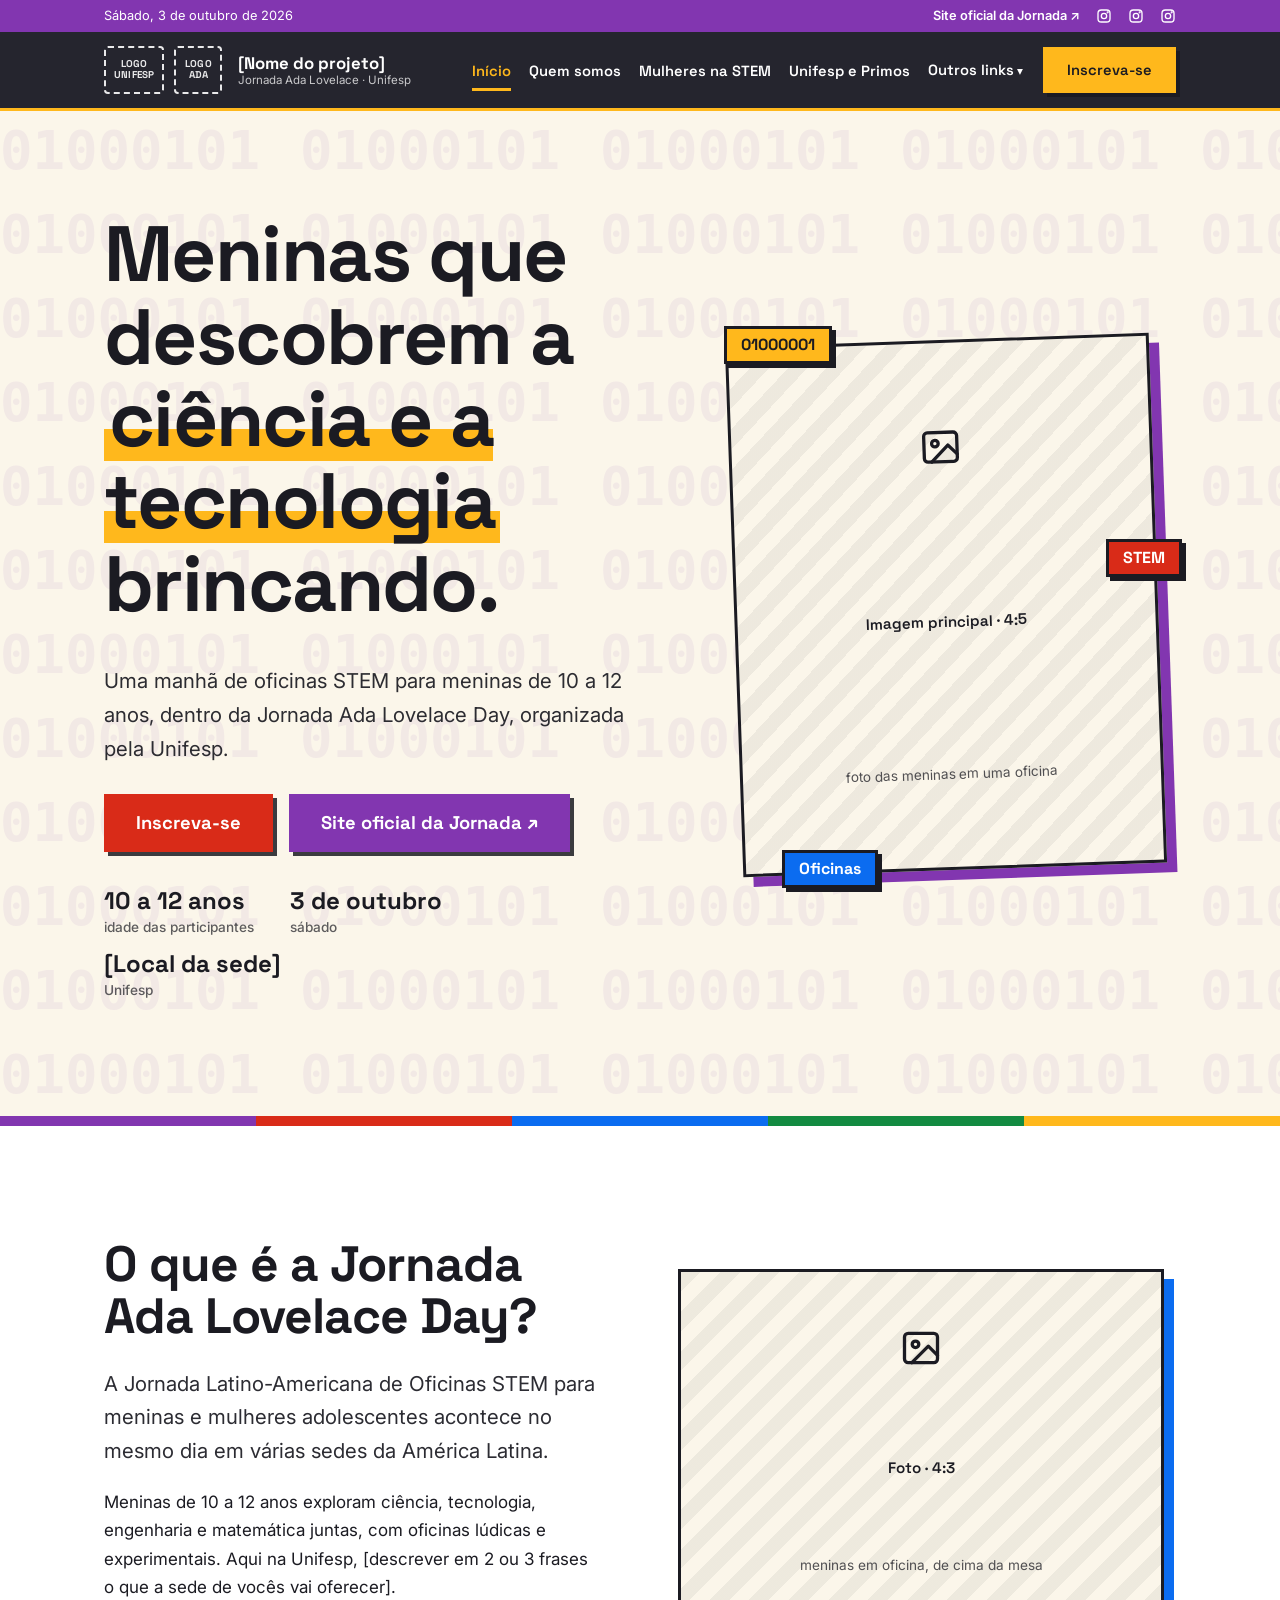
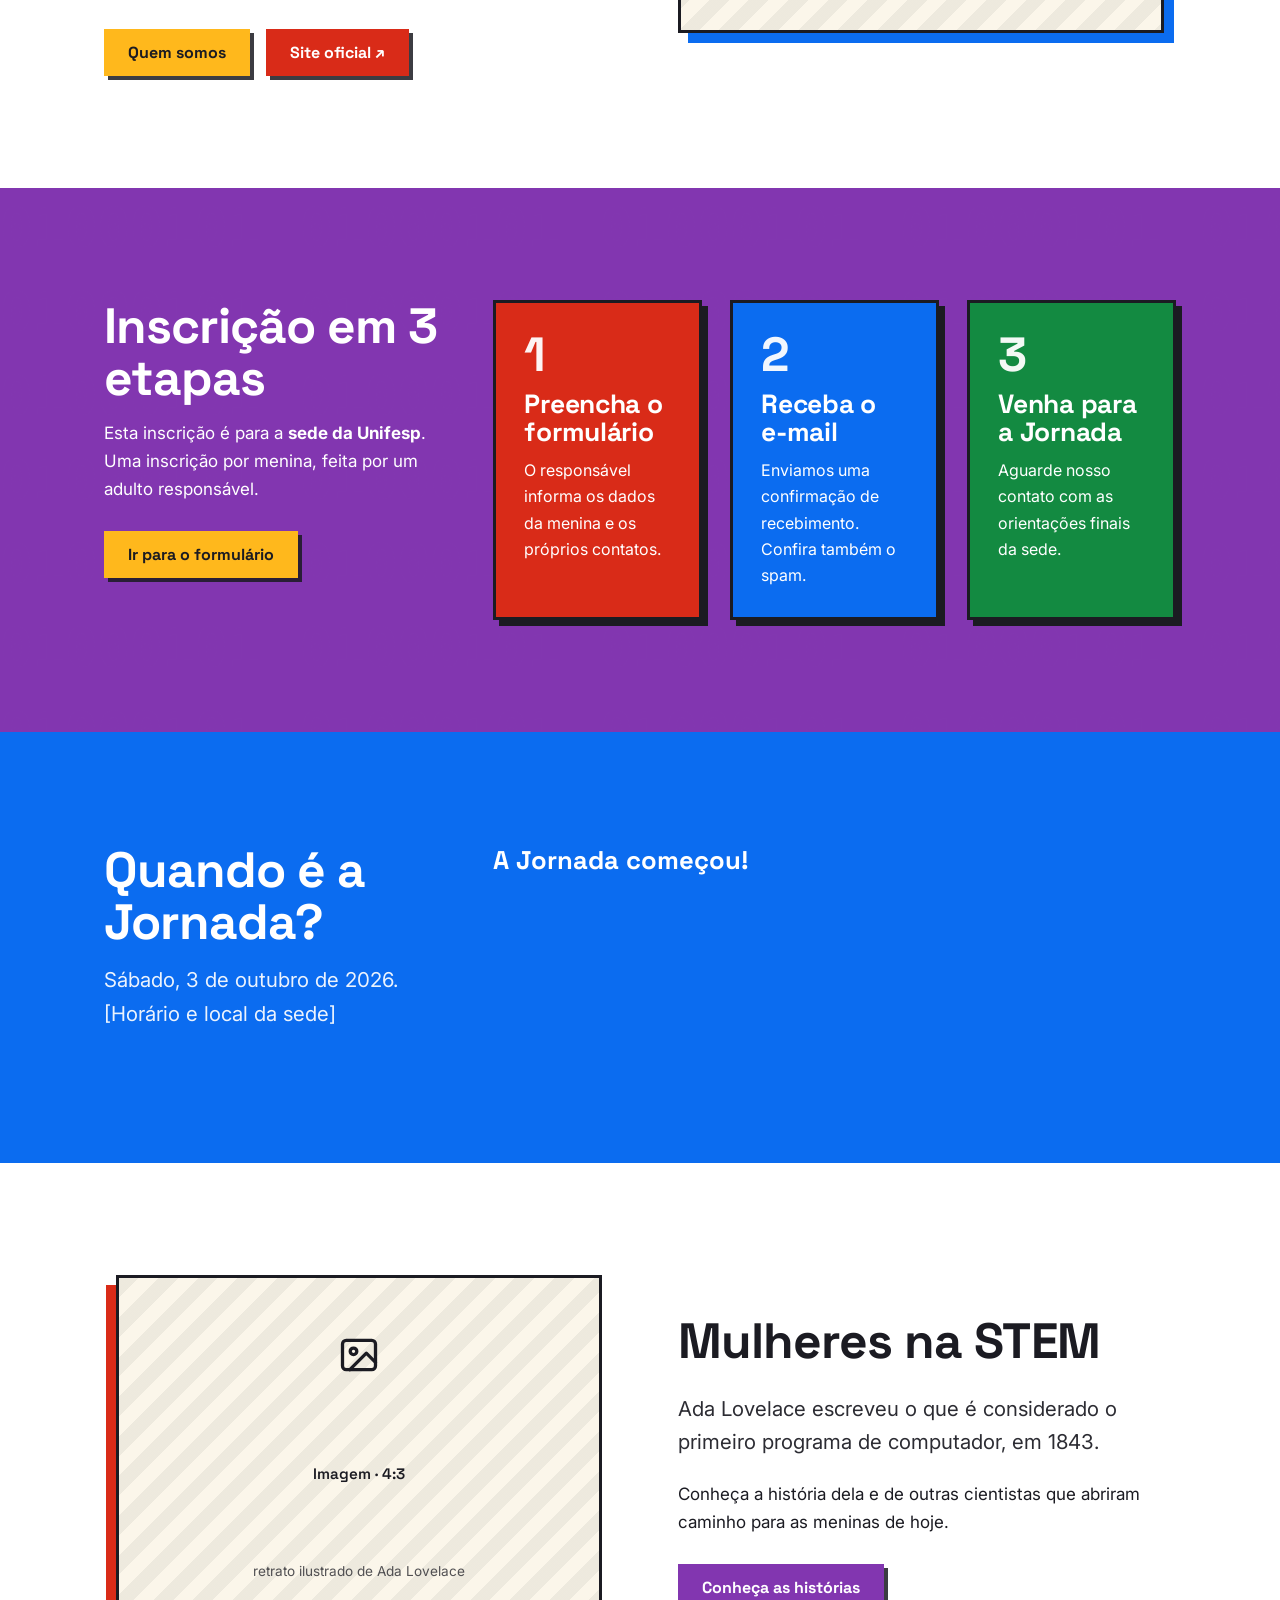
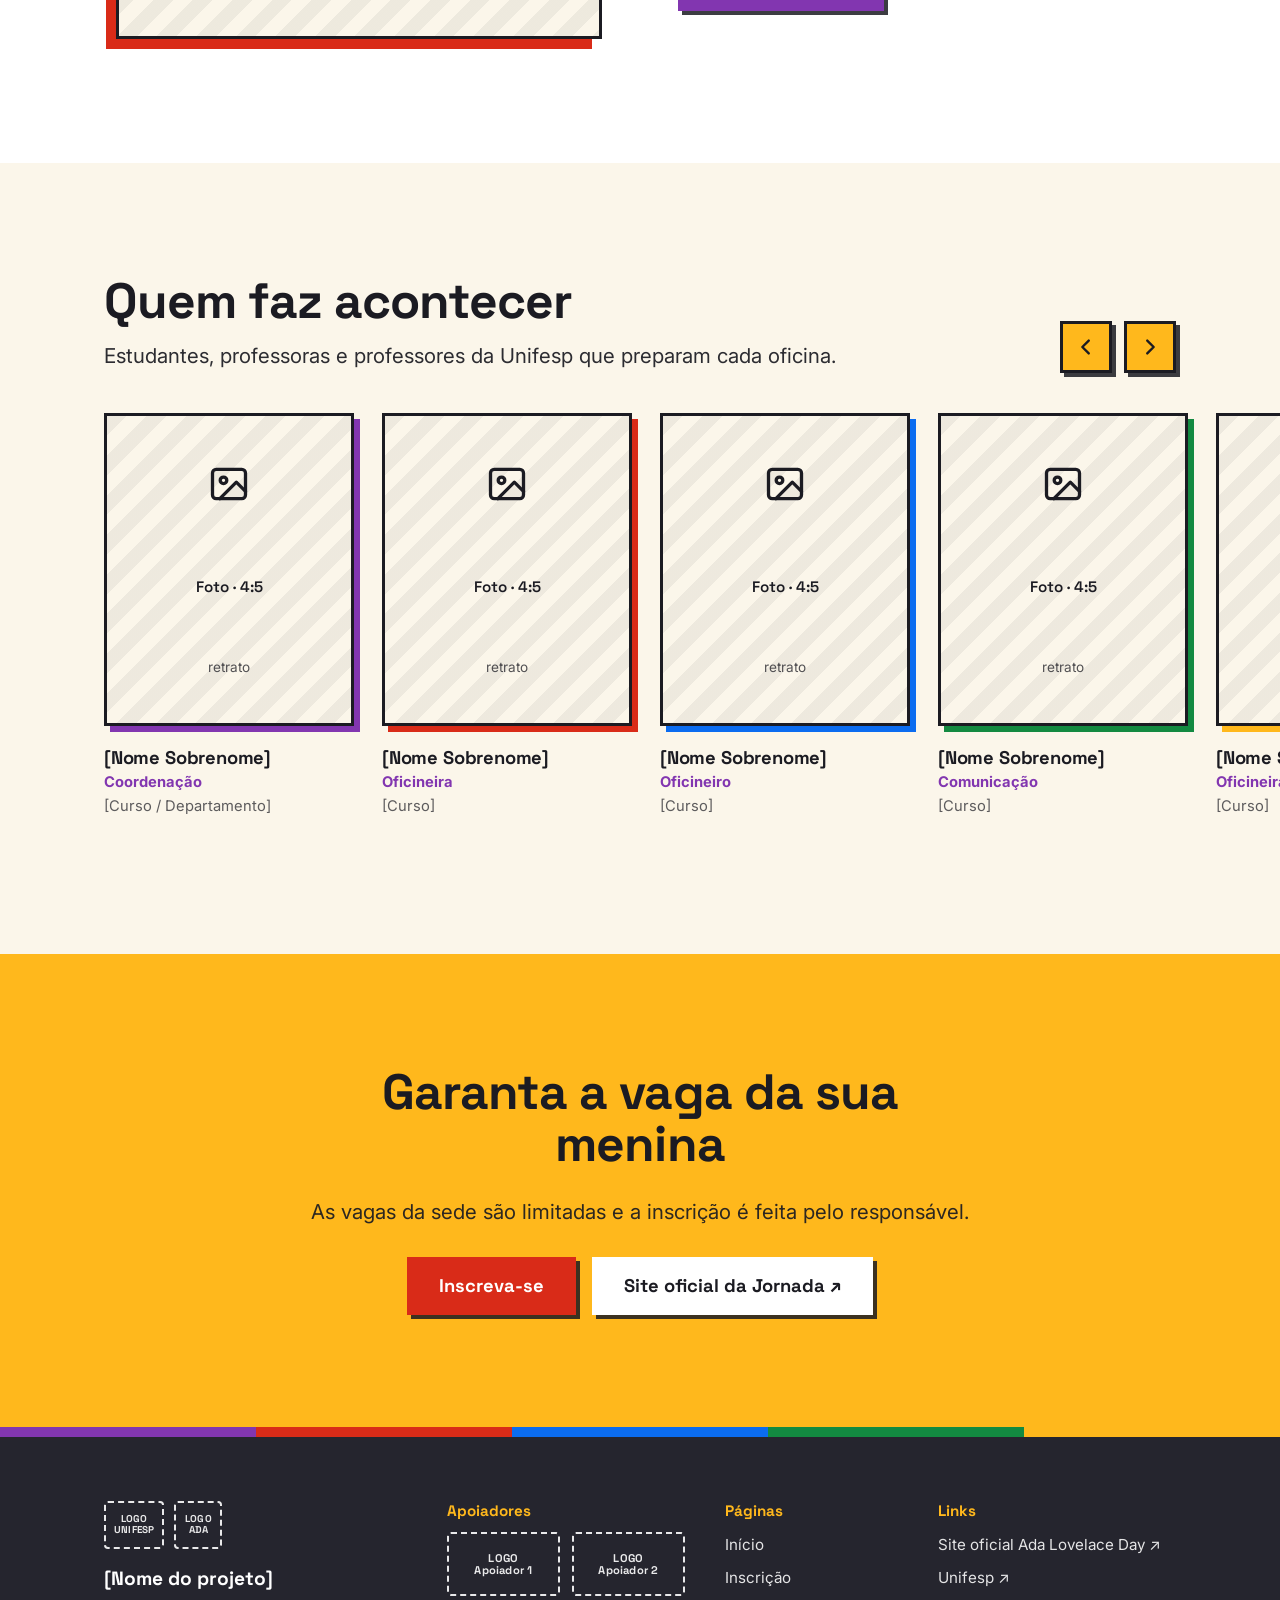
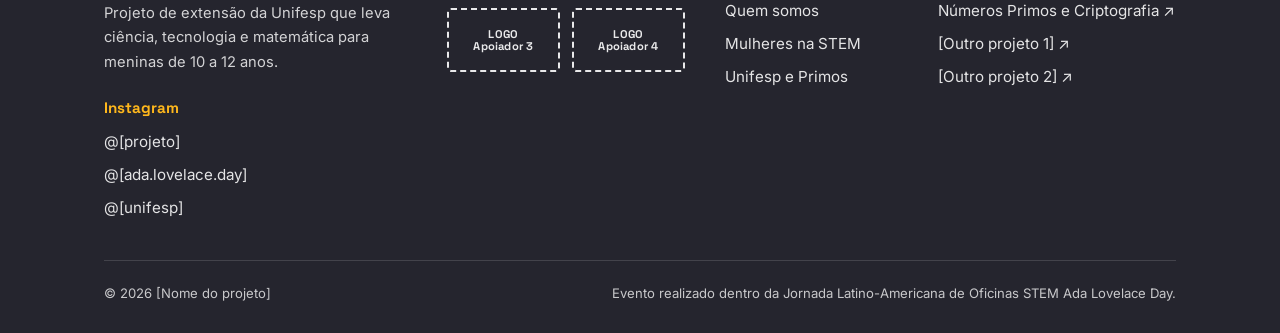
==== site-ada/index.html @ b44f7bb0 "esqueleto" ====
<!DOCTYPE html>
<html lang="pt-BR">
<head>
  <meta charset="utf-8">
  <meta name="viewport" content="width=device-width, initial-scale=1">
  <title>Início | Jornada Ada Lovelace · Unifesp</title>
  <link rel="stylesheet" href="padrao.css">
  <link rel="stylesheet" href="components/componentes.css">
</head>
<body>
  <a class="pular" href="#conteudo">Ir para o conteúdo</a>
  <site-header></site-header>

  <main id="conteudo">
    <!-- HERO -->
    <section class="hero">
      <div class="container hero__grid">
        <div>
          <h1>Meninas que descobrem a <span class="marca-texto">ciência e a tecnologia</span> brincando.</h1>
          <p class="lead">Uma manhã de oficinas STEM para meninas de 10 a 12 anos, dentro da Jornada Ada Lovelace Day, organizada pela Unifesp.</p>
          <div class="botoes">
            <a class="botao botao--vermelho botao--grande" href="pages/formulario.html">Inscreva-se</a>
            <a class="botao botao--roxo botao--grande" data-link="ada" href="#">Site oficial da Jornada ↗</a>
          </div>
          <ul class="hero__fatos">
            <li>10 a 12 anos<small>idade das participantes</small></li>
            <li>3 de outubro<small>sábado</small></li>
            <li>[Local da sede]<small>Unifesp</small></li>
          </ul>
        </div>
        <div class="hero__midia">
          <span class="selo selo--amarelo" style="top:0;left:-4px">01000001</span>
          <span class="selo selo--vermelho" style="top:38%;right:-6px">STEM</span>
          <span class="selo selo--azul" style="bottom:0;left:12%">Oficinas</span>
          <div class="imagem-ph imagem-ph--roxo imagem-ph--inclinada" style="--ratio:4 / 5" role="img" aria-label="Espaço para imagem: foto das meninas em uma oficina">Imagem principal · 4:5<small>foto das meninas em uma oficina</small></div>
        </div>
      </div>
    </section>
    <div class="faixa-cores" aria-hidden="true"><i></i><i></i><i></i><i></i><i></i></div>

    <!-- O QUE É A JORNADA -->
    <section class="secao">
      <div class="container bloco">
        <div class="bloco__texto">
          <h2>O que é a Jornada Ada Lovelace Day?</h2>
          <p class="lead">A Jornada Latino-Americana de Oficinas STEM para meninas e mulheres adolescentes acontece no mesmo dia em várias sedes da América Latina.</p>
          <p>Meninas de 10 a 12 anos exploram ciência, tecnologia, engenharia e matemática juntas, com oficinas lúdicas e experimentais. Aqui na Unifesp, [descrever em 2 ou 3 frases o que a sede de vocês vai oferecer].</p>
          <div class="botoes">
            <a class="botao botao--amarelo" href="pages/quem-somos.html">Quem somos</a>
            <a class="botao botao--vermelho" data-link="ada" href="#">Site oficial ↗</a>
          </div>
        </div>
        <div class="bloco__midia"><div class="imagem-ph imagem-ph--azul " style="--ratio:4 / 3" role="img" aria-label="Espaço para imagem: meninas em oficina, de cima da mesa">Foto · 4:3<small>meninas em oficina, de cima da mesa</small></div></div>
      </div>
    </section>

    <!-- INSCRIÇÃO EM 3 ETAPAS -->
    <section class="secao secao--roxo secao--binario">
      <div class="container">
        <div class="cabecalho-secao">
          <div>
            <h2>Inscrição em 3 etapas</h2>
            <p>Esta inscrição é para a <strong>sede da Unifesp</strong>. Uma inscrição por menina, feita por um adulto responsável.</p>
            <div class="botoes"><a class="botao botao--amarelo" href="pages/formulario.html">Ir para o formulário</a></div>
          </div>
          <div class="grade grade--3">
            <article class="cartao cartao--vermelho"><div class="cartao__num">1</div><h3>Preencha o formulário</h3><p>O responsável informa os dados da menina e os próprios contatos.</p></article>
            <article class="cartao cartao--azul"><div class="cartao__num">2</div><h3>Receba o e-mail</h3><p>Enviamos uma confirmação de recebimento. Confira também o spam.</p></article>
            <article class="cartao cartao--verde"><div class="cartao__num">3</div><h3>Venha para a Jornada</h3><p>Aguarde nosso contato com as orientações finais da sede.</p></article>
          </div>
        </div>
      </div>
    </section>

    <!-- QUANDO -->
    <section class="secao secao--azul">
      <div class="container cabecalho-secao">
        <div>
          <h2>Quando é a Jornada?</h2>
          <p class="lead">Sábado, 3 de outubro de 2026.<br>[Horário e local da sede]</p>
        </div>
        <div><contador-evento></contador-evento></div>
      </div>
    </section>

    <!-- MULHERES NA STEM -->
    <section class="secao">
      <div class="container bloco bloco--invertido">
        <div class="bloco__texto">
          <h2>Mulheres na STEM</h2>
          <p class="lead">Ada Lovelace escreveu o que é considerado o primeiro programa de computador, em 1843.</p>
          <p>Conheça a história dela e de outras cientistas que abriram caminho para as meninas de hoje.</p>
          <div class="botoes"><a class="botao botao--roxo" href="pages/mulheres-na-stem.html">Conheça as histórias</a></div>
        </div>
        <div class="bloco__midia"><div class="imagem-ph imagem-ph--vermelho " style="--ratio:4 / 3" role="img" aria-label="Espaço para imagem: retrato ilustrado de Ada Lovelace">Imagem · 4:3<small>retrato ilustrado de Ada Lovelace</small></div></div>
      </div>
    </section>

    <!-- MEMBROS -->
    <carrossel-membros titulo="Quem faz acontecer" texto="Estudantes, professoras e professores da Unifesp que preparam cada oficina."></carrossel-membros>

    <section class="secao secao--amarelo">
      <div class="container" style="text-align:center">
        <h2 style="margin-inline:auto;max-width:20ch">Garanta a vaga da sua menina</h2>
        <p class="lead" style="margin-inline:auto">As vagas da sede são limitadas e a inscrição é feita pelo responsável.</p>
        <div class="botoes" style="justify-content:center">
          <a class="botao botao--vermelho botao--grande" href="pages/formulario.html">Inscreva-se</a>
          <a class="botao botao--branco botao--grande" data-link="ada" href="#">Site oficial da Jornada ↗</a>
        </div>
      </div>
    </section>
  </main>

  <site-footer></site-footer>

  <!-- config.js sempre primeiro -->
  <script src="components/config.js"></script>
  <script src="components/header.js"></script>
  <script src="components/footer.js"></script>
  <script src="components/carrossel-membros.js"></script>
  <script src="components/contador.js"></script>
  <script src="components/formulario.js"></script>
</body>
</html>
---- site-ada/padrao.css ----
/* =========================================================
   padrao.css — base visual compartilhada por todas as páginas
   Identidade: Ada Lovelace Day (roxo, vermelho, azul, verde, amarelo)
   Layout: herdado do site de Números Primos e Criptografia
   ========================================================= */
@import url('https://fonts.googleapis.com/css2?family=Inter:wght@400;500;600;700&family=Space+Grotesk:wght@500;700&display=swap');

:root {
  --roxo: #8236B0;
  --roxo-escuro: #5E2185;
  --vermelho: #D92B18;
  --azul: #0B6CF0;
  --verde: #138A41;
  --amarelo: #FFB81C;
  --grafite: #25252E;
  --tinta: #1B1B22;
  --creme: #FBF6EA;
  --branco: #FFFFFF;

  --fonte-titulo: 'Space Grotesk', system-ui, -apple-system, 'Segoe UI', sans-serif;
  --fonte-texto: 'Inter', system-ui, -apple-system, 'Segoe UI', sans-serif;

  --largura: 1120px;
  --gutter: 24px;
  --foco: var(--azul);
  --sombra: 6px 6px 0 var(--tinta);
  --sombra-pequena: 4px 4px 0 rgba(27, 27, 34, .85);

  --binario: url("data:image/svg+xml,%3Csvg xmlns='http://www.w3.org/2000/svg' width='300' height='84'%3E%3Ctext x='0' y='58' font-family='monospace' font-size='54' font-weight='700' fill='%238236B0' fill-opacity='.07'%3E01000101%3C/text%3E%3C/svg%3E");
}

*, *::before, *::after { box-sizing: border-box; }
html { scroll-behavior: smooth; }
body {
  margin: 0;
  font-family: var(--fonte-texto);
  font-size: 1.0625rem;
  line-height: 1.65;
  color: var(--tinta);
  background: var(--branco);
  -webkit-font-smoothing: antialiased;
}
img, svg { max-width: 100%; display: block; }
a { color: inherit; }
:focus-visible { outline: 3px solid var(--foco); outline-offset: 3px; }
site-header, site-footer { display: contents; }

.pular {
  position: absolute; left: 12px; top: -60px; z-index: 100;
  background: var(--amarelo); color: var(--tinta); padding: 10px 16px; font-weight: 700;
}
.pular:focus { top: 12px; }

.container { width: 100%; max-width: var(--largura); margin-inline: auto; padding-inline: var(--gutter); }

/* ---------- Tipografia ---------- */
h1, h2, h3, h4 { font-family: var(--fonte-titulo); line-height: 1.05; letter-spacing: -.02em; margin: 0 0 .5em; }
h1 { font-size: clamp(2.6rem, 6.2vw, 4.9rem); font-weight: 700; }
h2 { font-size: clamp(2rem, 4vw, 3.1rem); font-weight: 700; }
h3 { font-size: clamp(1.3rem, 2.2vw, 1.65rem); font-weight: 700; letter-spacing: -.01em; }
p { margin: 0 0 1em; max-width: 62ch; }
.lead { font-size: clamp(1.1rem, 1.6vw, 1.3rem); color: inherit; opacity: .92; }
.marca-texto {
  background: linear-gradient(transparent 60%, var(--amarelo) 60% 92%, transparent 92%);
  color: inherit; padding: 0 .06em;
}

/* ---------- Seções ---------- */
.secao { padding: clamp(64px, 9vw, 112px) 0; }
.secao--creme { background: var(--creme); }
.secao--roxo { background: var(--roxo); color: var(--branco); --foco: var(--amarelo); }
.secao--azul { background: var(--azul); color: var(--branco); --foco: var(--amarelo); }
.secao--verde { background: var(--verde); color: var(--branco); --foco: var(--amarelo); }
.secao--vermelho { background: var(--vermelho); color: var(--branco); --foco: var(--amarelo); }
.secao--amarelo { background: var(--amarelo); color: var(--tinta); --foco: var(--tinta); }
.secao--grafite { background: var(--grafite); color: var(--branco); --foco: var(--amarelo); }
.secao--binario { position: relative; overflow: hidden; }
.secao--binario::before { content: ""; position: absolute; inset: 0; background-image: var(--binario); pointer-events: none; }
.secao--binario > .container { position: relative; }

.faixa-cores { display: flex; height: 10px; }
.faixa-cores i { flex: 1; }
.faixa-cores i:nth-child(1) { background: var(--roxo); }
.faixa-cores i:nth-child(2) { background: var(--vermelho); }
.faixa-cores i:nth-child(3) { background: var(--azul); }
.faixa-cores i:nth-child(4) { background: var(--verde); }
.faixa-cores i:nth-child(5) { background: var(--amarelo); }

/* ---------- Botões ---------- */
.botoes { display: flex; flex-wrap: wrap; gap: 16px; margin-top: 28px; }
.botao {
  display: inline-flex; align-items: center; gap: 8px;
  padding: 14px 24px; border: 0; cursor: pointer;
  font: 700 1rem/1.2 var(--fonte-titulo); text-decoration: none;
  color: var(--branco); background: var(--tinta);
  box-shadow: var(--sombra-pequena);
  transition: transform .12s, box-shadow .12s;
}
.botao:hover { transform: translate(2px, 2px); box-shadow: 2px 2px 0 rgba(27, 27, 34, .85); }
.botao:active { transform: translate(4px, 4px); box-shadow: 0 0 0 rgba(27, 27, 34, .85); }
.botao--vermelho { background: var(--vermelho); }
.botao--roxo { background: var(--roxo); }
.botao--azul { background: var(--azul); }
.botao--verde { background: var(--verde); }
.botao--amarelo { background: var(--amarelo); color: var(--tinta); }
.botao--branco { background: var(--branco); color: var(--tinta); }
.botao--grande { padding: 18px 32px; font-size: 1.15rem; }

/* ---------- Espaço reservado para imagem (esqueleto) ---------- */
.imagem-ph {
  --ratio: 4 / 3;
  --cor: var(--roxo);
  position: relative; width: 100%; aspect-ratio: var(--ratio);
  display: grid; place-items: center; text-align: center; padding: 16px;
  border: 3px solid var(--tinta);
  box-shadow: 10px 10px 0 var(--cor);
  background:
    repeating-linear-gradient(135deg, rgba(27,27,34,.06) 0 14px, transparent 14px 28px),
    var(--creme);
  color: var(--tinta);
  font: 600 .95rem/1.35 var(--fonte-titulo);
}
.imagem-ph::before {
  content: ""; display: block; width: 44px; height: 44px; margin: 0 auto 10px;
  background: no-repeat center / contain url("data:image/svg+xml,%3Csvg xmlns='http://www.w3.org/2000/svg' viewBox='0 0 24 24' fill='none' stroke='%231B1B22' stroke-width='1.8' stroke-linecap='round' stroke-linejoin='round'%3E%3Crect x='3' y='4' width='18' height='16' rx='2'/%3E%3Ccircle cx='9' cy='10' r='1.8'/%3E%3Cpath d='m21 16-5-5-9 9'/%3E%3C/svg%3E");
}
.imagem-ph small { display: block; font: 400 .85rem/1.4 var(--fonte-texto); opacity: .75; }
.imagem-ph--roxo { --cor: var(--roxo); }
.imagem-ph--vermelho { --cor: var(--vermelho); }
.imagem-ph--azul { --cor: var(--azul); }
.imagem-ph--verde { --cor: var(--verde); }
.imagem-ph--amarelo { --cor: var(--amarelo); }
.imagem-ph--inclinada { transform: rotate(-2deg); }
.imagem-ph--sem-sombra { box-shadow: none; }
.logo-ph {
  display: inline-grid; place-items: center; text-align: center;
  min-width: 48px; height: 48px; padding: 0 8px;
  border: 2px dashed currentColor; border-radius: 4px;
  font: 700 .62rem/1.1 var(--fonte-titulo); letter-spacing: .02em; opacity: .9;
}

/* ---------- Hero ---------- */
.hero {
  position: relative; overflow: hidden; background: var(--creme);
  padding: clamp(56px, 8vw, 112px) 0 clamp(72px, 9vw, 120px);
}
.hero::before { content: ""; position: absolute; inset: 0; background-image: var(--binario); pointer-events: none; }
.hero > .container { position: relative; }
.hero__grid { display: grid; grid-template-columns: 1.1fr .9fr; gap: clamp(32px, 6vw, 80px); align-items: center; }
.hero__midia { position: relative; padding: 14px 18px 18px 6px; }
.hero__fatos { display: flex; flex-wrap: wrap; gap: 14px 36px; margin: 36px 0 0; padding: 0; list-style: none; }
.hero__fatos li { display: flex; flex-direction: column; font-family: var(--fonte-titulo); font-size: 1.5rem; font-weight: 700; line-height: 1.1; }
.hero__fatos small { font: 500 .85rem/1.4 var(--fonte-texto); opacity: .7; margin-top: 4px; }
.selo {
  position: absolute; z-index: 2; padding: 8px 14px;
  font: 700 1rem/1 var(--fonte-titulo); color: var(--tinta); background: var(--branco);
  border: 3px solid var(--tinta); box-shadow: 4px 4px 0 var(--tinta);
}
.selo--amarelo { background: var(--amarelo); }
.selo--vermelho { background: var(--vermelho); color: var(--branco); }
.selo--azul { background: var(--azul); color: var(--branco); }

.hero-pagina { padding: clamp(48px, 7vw, 88px) 0; }
.hero-pagina h1 { font-size: clamp(2.3rem, 5vw, 4rem); max-width: 18ch; }
.hero-pagina .lead { max-width: 58ch; margin: 0; }

/* ---------- Bloco texto + imagem ---------- */
.bloco { display: grid; grid-template-columns: 1fr 1fr; gap: clamp(32px, 6vw, 88px); align-items: center; }
.bloco--invertido .bloco__midia { order: -1; }
.bloco__midia { padding: 0 12px 12px 0; }
.bloco--invertido .bloco__midia { padding: 0 0 12px 12px; }
.bloco--invertido .imagem-ph { box-shadow: -10px 10px 0 var(--cor); }

/* ---------- Cartões coloridos (sombra chapada) ---------- */
.grade { display: grid; gap: 28px; }
.grade--3 { grid-template-columns: repeat(3, 1fr); }
.grade--4 { grid-template-columns: repeat(4, 1fr); }
.cartao {
  --cor: var(--vermelho);
  background: var(--cor); color: var(--branco);
  padding: 28px; border: 3px solid var(--tinta); box-shadow: var(--sombra);
  display: flex; flex-direction: column;
}
.cartao h3 { margin-bottom: .4em; }
.cartao p { margin-bottom: 0; font-size: 1rem; }
.cartao--vermelho { --cor: var(--vermelho); }
.cartao--azul { --cor: var(--azul); }
.cartao--verde { --cor: var(--verde); }
.cartao--roxo { --cor: var(--roxo); }
.cartao--amarelo { --cor: var(--amarelo); color: var(--tinta); }
.cartao--claro { --cor: var(--branco); color: var(--tinta); }
.cartao__num { font: 700 3rem/1 var(--fonte-titulo); margin-bottom: 12px; opacity: .95; }
.cartao a { color: inherit; font-weight: 700; }

.cabecalho-secao { display: grid; grid-template-columns: 1fr 2fr; gap: 48px; align-items: start; }
.cabecalho-secao h2 { margin-bottom: .3em; }

/* ---------- Responsivo ---------- */
@media (max-width: 960px) {
  .hero__grid, .bloco, .cabecalho-secao { grid-template-columns: 1fr; }
  .bloco--invertido .bloco__midia { order: 0; }
  .grade--3 { grid-template-columns: 1fr; }
  .grade--4 { grid-template-columns: repeat(2, 1fr); }
  .hero__midia { max-width: 520px; }
}
@media (max-width: 560px) {
  :root { --gutter: 18px; }
  .grade--4 { grid-template-columns: 1fr; }
  .botao { width: 100%; justify-content: center; }
}
@media (prefers-reduced-motion: reduce) {
  html { scroll-behavior: auto; }
  * { transition: none !important; }
}
---- site-ada/components/componentes.css ----
/* Importa a estilização de todos os componentes (as páginas só linkam este arquivo) */
@import url('header.css');
@import url('footer.css');
@import url('carrossel-membros.css');
@import url('contador.css');
@import url('formulario.css');
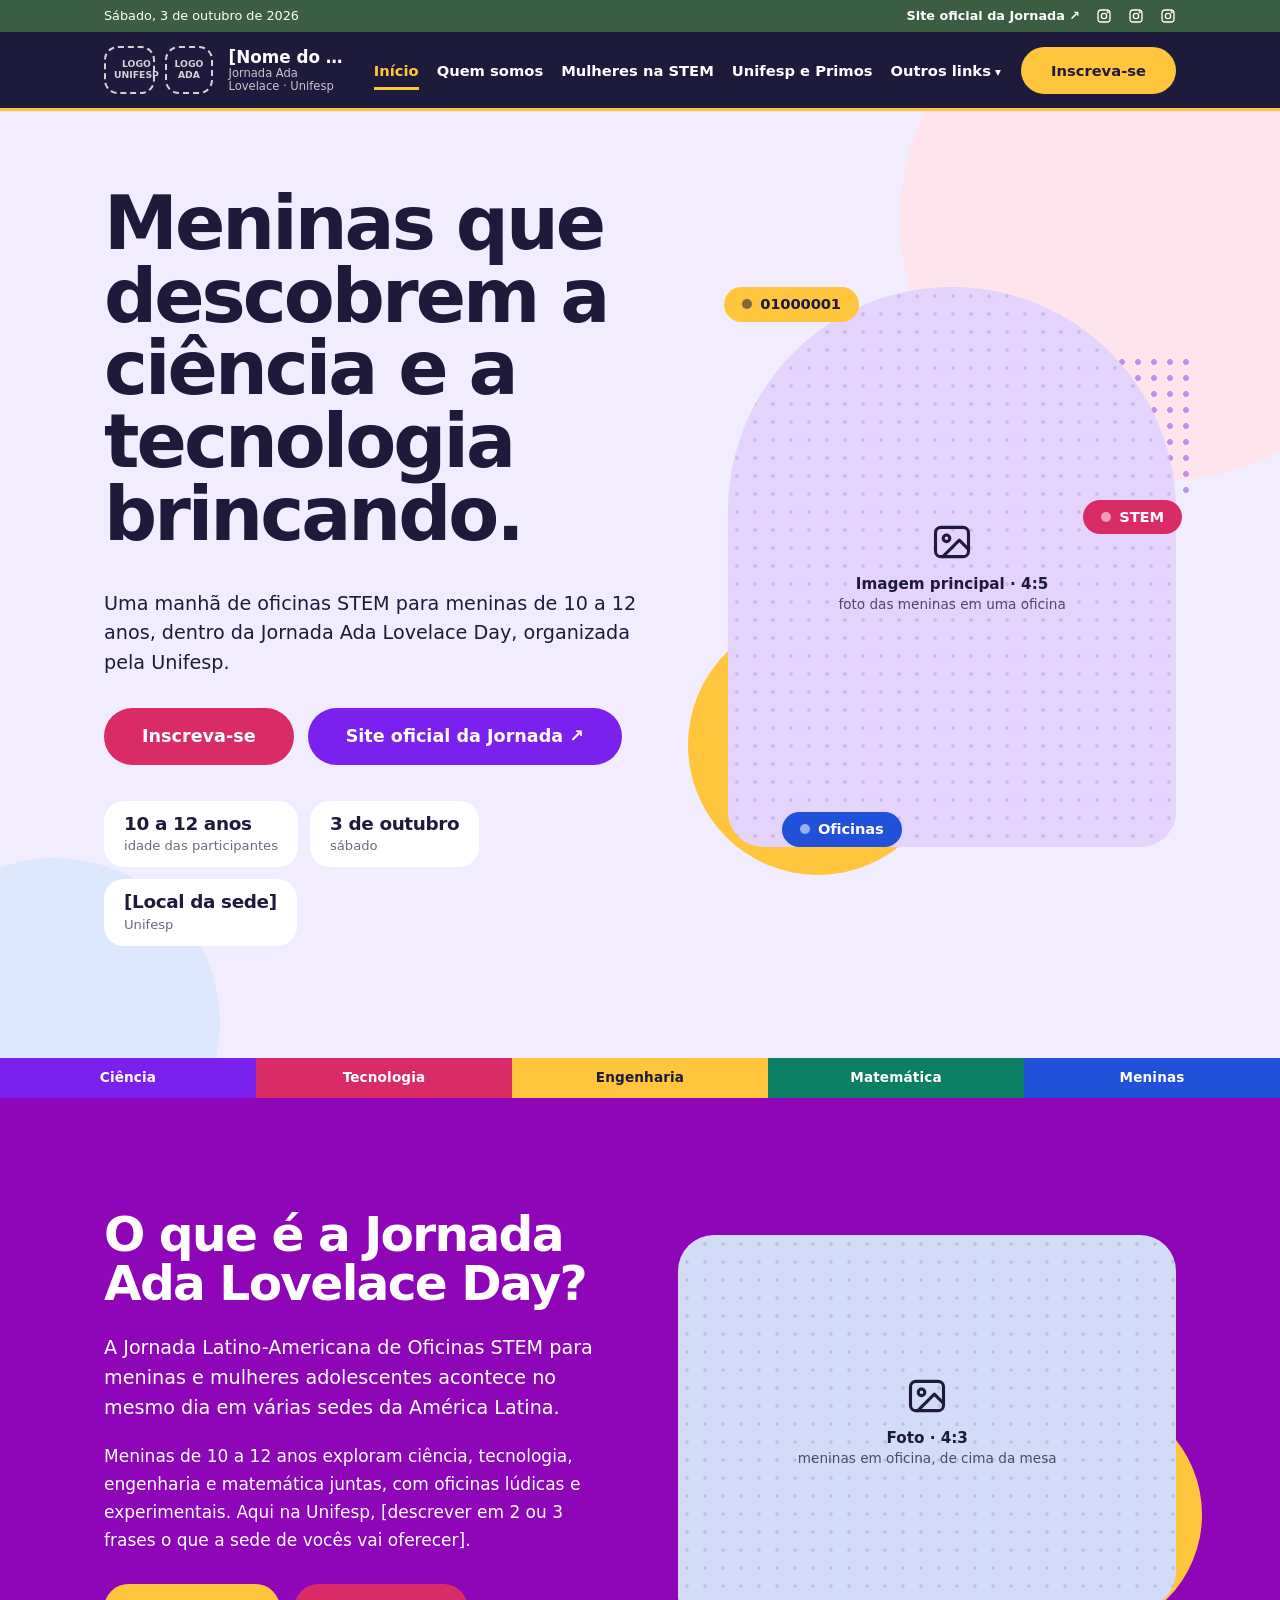
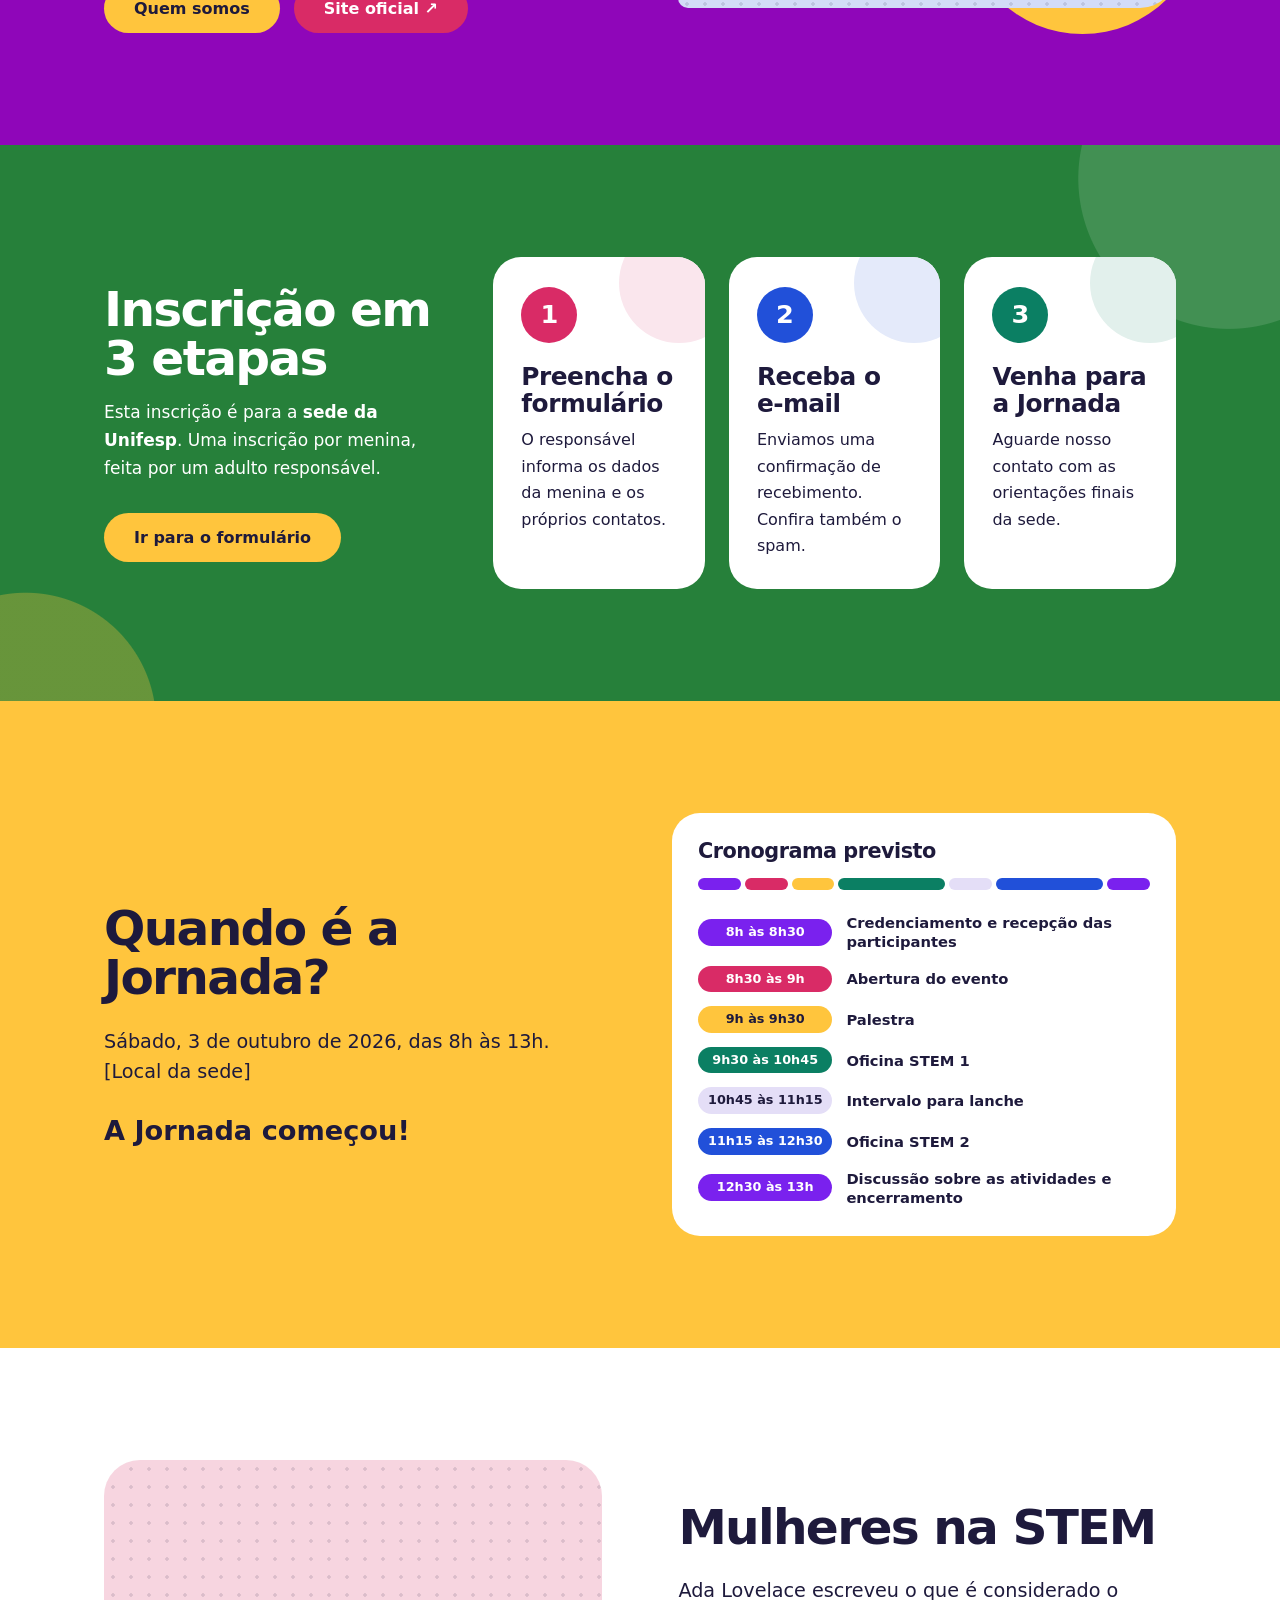
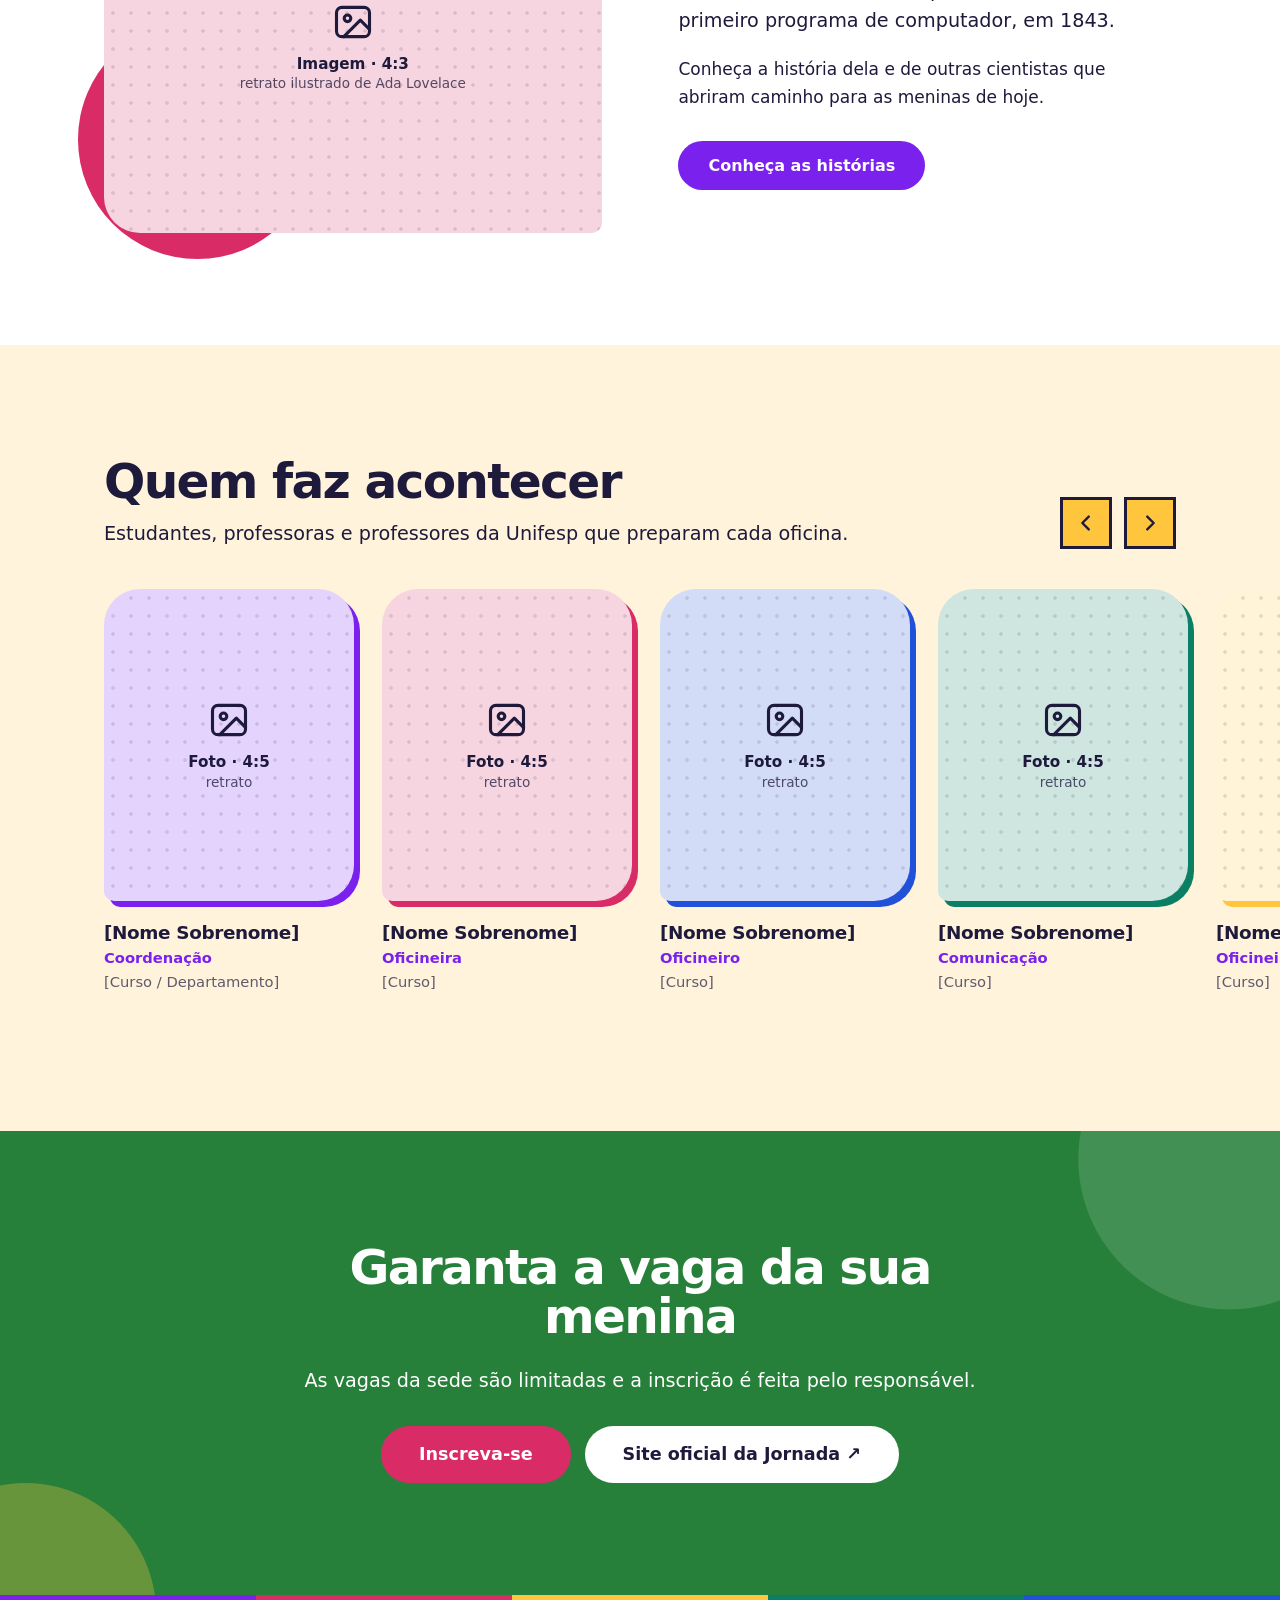
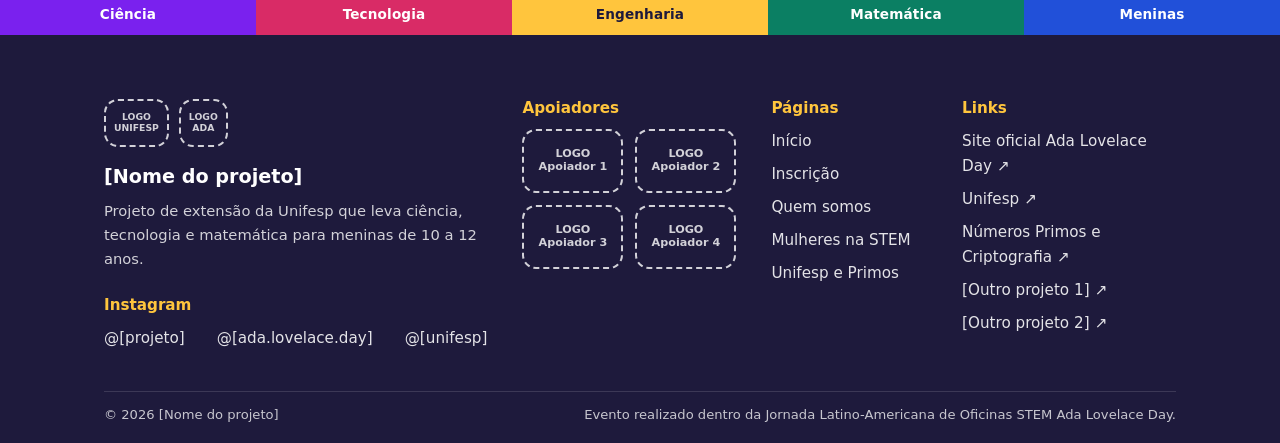
==== commit f7b42be7: "repaginação/design" ====
--- a/site-ada/index.html
+++ b/site-ada/index.html
@@ -39,23 +39,23 @@
     <div class="faixa-cores" aria-hidden="true"><i></i><i></i><i></i><i></i><i></i></div>
 
     <!-- O QUE É A JORNADA -->
-    <section class="secao">
-      <div class="container bloco">
-        <div class="bloco__texto">
-          <h2>O que é a Jornada Ada Lovelace Day?</h2>
-          <p class="lead">A Jornada Latino-Americana de Oficinas STEM para meninas e mulheres adolescentes acontece no mesmo dia em várias sedes da América Latina.</p>
-          <p>Meninas de 10 a 12 anos exploram ciência, tecnologia, engenharia e matemática juntas, com oficinas lúdicas e experimentais. Aqui na Unifesp, [descrever em 2 ou 3 frases o que a sede de vocês vai oferecer].</p>
-          <div class="botoes">
-            <a class="botao botao--amarelo" href="pages/quem-somos.html">Quem somos</a>
-            <a class="botao botao--vermelho" data-link="ada" href="#">Site oficial ↗</a>
+    <section class="secao secao--roxo">
+        <div class="container bloco">
+          <div class="bloco__texto">
+            <h2>O que é a Jornada Ada Lovelace Day?</h2>
+            <p class="lead">A Jornada Latino-Americana de Oficinas STEM para meninas e mulheres adolescentes acontece no mesmo dia em várias sedes da América Latina.</p>
+            <p>Meninas de 10 a 12 anos exploram ciência, tecnologia, engenharia e matemática juntas, com oficinas lúdicas e experimentais. Aqui na Unifesp, [descrever em 2 ou 3 frases o que a sede de vocês vai oferecer].</p>
+            <div class="botoes">
+              <a class="botao botao--amarelo" href="pages/quem-somos.html">Quem somos</a>
+              <a class="botao botao--vermelho" data-link="ada" href="#">Site oficial ↗</a>
+            </div>
           </div>
-        </div>
         <div class="bloco__midia"><div class="imagem-ph imagem-ph--azul " style="--ratio:4 / 3" role="img" aria-label="Espaço para imagem: meninas em oficina, de cima da mesa">Foto · 4:3<small>meninas em oficina, de cima da mesa</small></div></div>
       </div>
     </section>
 
     <!-- INSCRIÇÃO EM 3 ETAPAS -->
-    <section class="secao secao--roxo secao--binario">
+    <section class="secao secao--verde-unifesp secao--binario">
       <div class="container">
         <div class="cabecalho-secao">
           <div>
@@ -64,22 +64,23 @@
             <div class="botoes"><a class="botao botao--amarelo" href="pages/formulario.html">Ir para o formulário</a></div>
           </div>
           <div class="grade grade--3">
-            <article class="cartao cartao--vermelho"><div class="cartao__num">1</div><h3>Preencha o formulário</h3><p>O responsável informa os dados da menina e os próprios contatos.</p></article>
-            <article class="cartao cartao--azul"><div class="cartao__num">2</div><h3>Receba o e-mail</h3><p>Enviamos uma confirmação de recebimento. Confira também o spam.</p></article>
-            <article class="cartao cartao--verde"><div class="cartao__num">3</div><h3>Venha para a Jornada</h3><p>Aguarde nosso contato com as orientações finais da sede.</p></article>
+            <article class="cartao cartao--claro"><div class="cartao__num">1</div><h3>Preencha o formulário</h3><p>O responsável informa os dados da menina e os próprios contatos.</p></article>
+            <article class="cartao cartao--claro"><div class="cartao__num">2</div><h3>Receba o e-mail</h3><p>Enviamos uma confirmação de recebimento. Confira também o spam.</p></article>
+            <article class="cartao cartao--claro"><div class="cartao__num">3</div><h3>Venha para a Jornada</h3><p>Aguarde nosso contato com as orientações finais da sede.</p></article>
           </div>
         </div>
       </div>
     </section>
 
-    <!-- QUANDO -->
-    <section class="secao secao--azul">
-      <div class="container cabecalho-secao">
-        <div>
+    <!-- QUANDO: contador ao lado do cronograma -->
+    <section class="secao secao--amarelo">
+      <div class="container quando">
+        <div class="quando__texto">
           <h2>Quando é a Jornada?</h2>
-          <p class="lead">Sábado, 3 de outubro de 2026.<br>[Horário e local da sede]</p>
+          <p class="lead">Sábado, 3 de outubro de 2026, das 8h às 13h.<br>[Local da sede]</p>
+          <contador-evento></contador-evento>
         </div>
-        <div><contador-evento></contador-evento></div>
+        <cronograma-evento></cronograma-evento>
       </div>
     </section>
 
@@ -99,7 +100,7 @@
     <!-- MEMBROS -->
     <carrossel-membros titulo="Quem faz acontecer" texto="Estudantes, professoras e professores da Unifesp que preparam cada oficina."></carrossel-membros>
 
-    <section class="secao secao--amarelo">
+    <section class="secao secao--verde-unifesp secao--binario">
       <div class="container" style="text-align:center">
         <h2 style="margin-inline:auto;max-width:20ch">Garanta a vaga da sua menina</h2>
         <p class="lead" style="margin-inline:auto">As vagas da sede são limitadas e a inscrição é feita pelo responsável.</p>
@@ -119,6 +120,7 @@
   <script src="components/footer.js"></script>
   <script src="components/carrossel-membros.js"></script>
   <script src="components/contador.js"></script>
+  <script src="components/cronograma-evento.js"></script>
   <script src="components/formulario.js"></script>
 </body>
-</html>
+</html>
--- a/site-ada/padrao.css
+++ b/site-ada/padrao.css
@@ -1,128 +1,132 @@
 /* =========================================================
    padrao.css — base visual compartilhada por todas as páginas
-   Identidade: Ada Lovelace Day (roxo, vermelho, azul, verde, amarelo)
-   Layout: herdado do site de Números Primos e Criptografia
+   Direção: vibrante e acolhedora. Formas arredondadas, círculos,
+   fotos em arco, tipografia amigável e cores vivas.
+   Nomes das classes de cor mantidos; os tons mudaram:
+   roxo = violeta · vermelho = rosa · azul = cobalto
+   verde = esmeralda · amarelo = sol · creme = areia
    ========================================================= */
 @import url('https://fonts.googleapis.com/css2?family=Inter:wght@400;500;600;700&family=Space+Grotesk:wght@500;700&display=swap');
 
 :root {
-  --roxo: #8236B0;
-  --roxo-escuro: #5E2185;
-  --vermelho: #D92B18;
-  --azul: #0B6CF0;
-  --verde: #138A41;
-  --amarelo: #FFB81C;
-  --grafite: #25252E;
-  --tinta: #1B1B22;
-  --creme: #FBF6EA;
+  --verde-unifesp: #26803a;
+  --verde-escuro: #3b5d41;
+  --roxo: #7a21ee;
+  --roxo-uva: #8f06b9;
+  --roxo-escuro: #3F22C4;
+  --vermelho: #D92B66;
+  --azul: #2150D9;
+  --verde: #0B7F63;
+  --amarelo: #FFC53D;
+  --grafite: #1E1A3C;
+  --tinta: #1E1A3C;
+  --creme: #FFF3DC;
+  --papel: #F1EDFF;
   --branco: #FFFFFF;
-
-  --fonte-titulo: 'Space Grotesk', system-ui, -apple-system, 'Segoe UI', sans-serif;
-  --fonte-texto: 'Inter', system-ui, -apple-system, 'Segoe UI', sans-serif;
+  --rosa-claro: #FFE4EE;
+  --ceu-claro: #DDE8FF;
+  --menta-claro: #D7F4EA;
+
+  --fonte-titulo: 'Bricolage Grotesque', 'Trebuchet MS', system-ui, sans-serif;
+  --fonte-texto: 'Figtree', system-ui, -apple-system, 'Segoe UI', sans-serif;
 
   --largura: 1120px;
   --gutter: 24px;
-  --foco: var(--azul);
-  --sombra: 6px 6px 0 var(--tinta);
-  --sombra-pequena: 4px 4px 0 rgba(27, 27, 34, .85);
-
-  --binario: url("data:image/svg+xml,%3Csvg xmlns='http://www.w3.org/2000/svg' width='300' height='84'%3E%3Ctext x='0' y='58' font-family='monospace' font-size='54' font-weight='700' fill='%238236B0' fill-opacity='.07'%3E01000101%3C/text%3E%3C/svg%3E");
+  --raio: 28px;
+  --foco: var(--roxo);
+  --sombra-suave: 0 18px 40px -18px rgba(30, 26, 60, .45);
 }
 
 *, *::before, *::after { box-sizing: border-box; }
 html { scroll-behavior: smooth; }
 body {
-  margin: 0;
-  font-family: var(--fonte-texto);
-  font-size: 1.0625rem;
-  line-height: 1.65;
-  color: var(--tinta);
-  background: var(--branco);
-  -webkit-font-smoothing: antialiased;
-}
+  margin: 0; font-family: var(--fonte-texto); font-size: 1.0625rem; line-height: 1.65;
+  color: var(--tinta); background: var(--papel); -webkit-font-smoothing: antialiased;
+}
+::selection { background: var(--amarelo); color: var(--tinta); }
 img, svg { max-width: 100%; display: block; }
 a { color: inherit; }
 :focus-visible { outline: 3px solid var(--foco); outline-offset: 3px; }
 site-header, site-footer { display: contents; }
 
-.pular {
-  position: absolute; left: 12px; top: -60px; z-index: 100;
-  background: var(--amarelo); color: var(--tinta); padding: 10px 16px; font-weight: 700;
-}
+.pular { position: absolute; left: 12px; top: -60px; z-index: 100; background: var(--amarelo); color: var(--tinta); padding: 10px 16px; font-weight: 700; border-radius: 999px; }
 .pular:focus { top: 12px; }
-
 .container { width: 100%; max-width: var(--largura); margin-inline: auto; padding-inline: var(--gutter); }
 
 /* ---------- Tipografia ---------- */
-h1, h2, h3, h4 { font-family: var(--fonte-titulo); line-height: 1.05; letter-spacing: -.02em; margin: 0 0 .5em; }
-h1 { font-size: clamp(2.6rem, 6.2vw, 4.9rem); font-weight: 700; }
-h2 { font-size: clamp(2rem, 4vw, 3.1rem); font-weight: 700; }
-h3 { font-size: clamp(1.3rem, 2.2vw, 1.65rem); font-weight: 700; letter-spacing: -.01em; }
+h1, h2, h3, h4 { font-family: var(--fonte-titulo); font-weight: 800; line-height: 1.02; letter-spacing: -.035em; margin: 0 0 .5em; }
+h1 { font-size: clamp(2.6rem, 5.8vw, 4.7rem); line-height: .98; letter-spacing: -.04em; }
+h2 { font-size: clamp(2rem, 3.8vw, 3.1rem); }
+h3 { font-size: clamp(1.25rem, 2vw, 1.55rem); font-weight: 700; letter-spacing: -.02em; line-height: 1.1; }
 p { margin: 0 0 1em; max-width: 62ch; }
-.lead { font-size: clamp(1.1rem, 1.6vw, 1.3rem); color: inherit; opacity: .92; }
-.marca-texto {
-  background: linear-gradient(transparent 60%, var(--amarelo) 60% 92%, transparent 92%);
-  color: inherit; padding: 0 .06em;
-}
+.lead { font-size: clamp(1.1rem, 1.5vw, 1.28rem); line-height: 1.55; }
+.marca-texto { color: inherit; }
 
 /* ---------- Seções ---------- */
-.secao { padding: clamp(64px, 9vw, 112px) 0; }
+.secao { padding: clamp(64px, 9vw, 112px) 0; background: var(--branco); overflow-x: clip; }
 .secao--creme { background: var(--creme); }
-.secao--roxo { background: var(--roxo); color: var(--branco); --foco: var(--amarelo); }
+.secao--verde-unifesp { background: var(--verde-unifesp); color: var(--branco); --foco: var(--amarelo); }
 .secao--azul { background: var(--azul); color: var(--branco); --foco: var(--amarelo); }
+.secao--roxo { background: var(--roxo-uva); color: var(--branco); --foco: var(--amarelo);}
 .secao--verde { background: var(--verde); color: var(--branco); --foco: var(--amarelo); }
 .secao--vermelho { background: var(--vermelho); color: var(--branco); --foco: var(--amarelo); }
 .secao--amarelo { background: var(--amarelo); color: var(--tinta); --foco: var(--tinta); }
 .secao--grafite { background: var(--grafite); color: var(--branco); --foco: var(--amarelo); }
-.secao--binario { position: relative; overflow: hidden; }
-.secao--binario::before { content: ""; position: absolute; inset: 0; background-image: var(--binario); pointer-events: none; }
+.secao--binario { position: relative; }   /* círculos decorativos nas seções coloridas */
+.secao--binario::before {
+  content: ""; position: absolute; inset: 0; pointer-events: none;
+  background:
+    radial-gradient(circle at 96% 6%, rgba(255,255,255,.13) 0 150px, transparent 151px),
+    radial-gradient(circle at 2% 104%, rgba(255,197,61,.30) 0 130px, transparent 131px);
+}
 .secao--binario > .container { position: relative; }
 
-.faixa-cores { display: flex; height: 10px; }
-.faixa-cores i { flex: 1; }
+/* ---------- Faixa STEM (divisória): cinco cores, cinco palavras ---------- */
+.faixa-cores { display: flex; }
+.faixa-cores i { flex: 1; display: grid; place-items: center; padding: 13px 4px; font: 700 .85rem/1 var(--fonte-titulo); letter-spacing: .01em; color: var(--branco); }
+.faixa-cores i::before { content: attr(data-t); }
 .faixa-cores i:nth-child(1) { background: var(--roxo); }
 .faixa-cores i:nth-child(2) { background: var(--vermelho); }
-.faixa-cores i:nth-child(3) { background: var(--azul); }
+.faixa-cores i:nth-child(3) { background: var(--amarelo); color: var(--tinta); }
 .faixa-cores i:nth-child(4) { background: var(--verde); }
-.faixa-cores i:nth-child(5) { background: var(--amarelo); }
-
-/* ---------- Botões ---------- */
-.botoes { display: flex; flex-wrap: wrap; gap: 16px; margin-top: 28px; }
+.faixa-cores i:nth-child(5) { background: var(--azul); }
+.faixa-cores i:nth-child(1)::before { content: "Ciência"; }
+.faixa-cores i:nth-child(2)::before { content: "Tecnologia"; }
+.faixa-cores i:nth-child(3)::before { content: "Engenharia"; }
+.faixa-cores i:nth-child(4)::before { content: "Matemática"; }
+.faixa-cores i:nth-child(5)::before { content: "Meninas"; }
+
+/* ---------- Botões: pílula ---------- */
+.botoes { display: flex; flex-wrap: wrap; gap: 14px; margin-top: 30px; }
 .botao {
-  display: inline-flex; align-items: center; gap: 8px;
-  padding: 14px 24px; border: 0; cursor: pointer;
-  font: 700 1rem/1.2 var(--fonte-titulo); text-decoration: none;
-  color: var(--branco); background: var(--tinta);
-  box-shadow: var(--sombra-pequena);
-  transition: transform .12s, box-shadow .12s;
-}
-.botao:hover { transform: translate(2px, 2px); box-shadow: 2px 2px 0 rgba(27, 27, 34, .85); }
-.botao:active { transform: translate(4px, 4px); box-shadow: 0 0 0 rgba(27, 27, 34, .85); }
-.botao--vermelho { background: var(--vermelho); }
-.botao--roxo { background: var(--roxo); }
-.botao--azul { background: var(--azul); }
-.botao--verde { background: var(--verde); }
-.botao--amarelo { background: var(--amarelo); color: var(--tinta); }
-.botao--branco { background: var(--branco); color: var(--tinta); }
-.botao--grande { padding: 18px 32px; font-size: 1.15rem; }
+  --cor: var(--tinta);
+  display: inline-flex; align-items: center; justify-content: center; gap: 8px;
+  padding: 15px 30px; border: 0; border-radius: 999px; cursor: pointer;
+  font: 700 1rem/1.2 var(--fonte-texto); text-decoration: none; color: var(--branco); background: var(--cor);
+  transition: transform .2s ease, box-shadow .2s ease;
+}
+.botao:hover { transform: translateY(-3px); box-shadow: 0 14px 24px -10px var(--cor); }
+.botao:active { transform: translateY(0); box-shadow: none; }
+.botao--vermelho { --cor: var(--vermelho); }
+.botao--roxo { --cor: var(--roxo); }
+.botao--azul { --cor: var(--azul); }
+.botao--verde { --cor: var(--verde); }
+.botao--amarelo { --cor: var(--amarelo); color: var(--tinta); }
+.botao--branco { --cor: var(--branco); color: var(--tinta); }
+.botao--grande { padding: 18px 38px; font-size: 1.1rem; }
 
 /* ---------- Espaço reservado para imagem (esqueleto) ---------- */
 .imagem-ph {
-  --ratio: 4 / 3;
-  --cor: var(--roxo);
-  position: relative; width: 100%; aspect-ratio: var(--ratio);
-  display: grid; place-items: center; text-align: center; padding: 16px;
-  border: 3px solid var(--tinta);
-  box-shadow: 10px 10px 0 var(--cor);
-  background:
-    repeating-linear-gradient(135deg, rgba(27,27,34,.06) 0 14px, transparent 14px 28px),
-    var(--creme);
-  color: var(--tinta);
-  font: 600 .95rem/1.35 var(--fonte-titulo);
+  --ratio: 4 / 3; --cor: var(--roxo);
+  position: relative; z-index: 1; width: 100%; aspect-ratio: var(--ratio);
+  display: grid; place-items: center; align-content: center; text-align: center; padding: 20px;
+  border-radius: 36px 36px 36px 10px;
+  background: radial-gradient(circle, rgba(30,26,60,.13) 1.5px, transparent 2px) 0 0 / 18px 18px, color-mix(in srgb, var(--cor) 20%, #fff);
+  color: var(--tinta); font: 700 .95rem/1.35 var(--fonte-texto);
 }
 .imagem-ph::before {
   content: ""; display: block; width: 44px; height: 44px; margin: 0 auto 10px;
-  background: no-repeat center / contain url("data:image/svg+xml,%3Csvg xmlns='http://www.w3.org/2000/svg' viewBox='0 0 24 24' fill='none' stroke='%231B1B22' stroke-width='1.8' stroke-linecap='round' stroke-linejoin='round'%3E%3Crect x='3' y='4' width='18' height='16' rx='2'/%3E%3Ccircle cx='9' cy='10' r='1.8'/%3E%3Cpath d='m21 16-5-5-9 9'/%3E%3C/svg%3E");
+  background: no-repeat center / contain url("data:image/svg+xml,%3Csvg xmlns='http://www.w3.org/2000/svg' viewBox='0 0 24 24' fill='none' stroke='%231E1A3C' stroke-width='1.7' stroke-linecap='round' stroke-linejoin='round'%3E%3Crect x='3' y='4' width='18' height='16' rx='3'/%3E%3Ccircle cx='9' cy='10' r='1.8'/%3E%3Cpath d='m21 16-5-5-9 9'/%3E%3C/svg%3E");
 }
 .imagem-ph small { display: block; font: 400 .85rem/1.4 var(--fonte-texto); opacity: .75; }
 .imagem-ph--roxo { --cor: var(--roxo); }
@@ -130,57 +134,71 @@
 .imagem-ph--azul { --cor: var(--azul); }
 .imagem-ph--verde { --cor: var(--verde); }
 .imagem-ph--amarelo { --cor: var(--amarelo); }
-.imagem-ph--inclinada { transform: rotate(-2deg); }
-.imagem-ph--sem-sombra { box-shadow: none; }
+.imagem-ph--inclinada { transform: none; }
 .logo-ph {
-  display: inline-grid; place-items: center; text-align: center;
-  min-width: 48px; height: 48px; padding: 0 8px;
-  border: 2px dashed currentColor; border-radius: 4px;
-  font: 700 .62rem/1.1 var(--fonte-titulo); letter-spacing: .02em; opacity: .9;
-}
+  display: inline-grid; place-items: center; text-align: center; min-width: 48px; height: 48px; padding: 0 8px;
+  border: 2px dashed currentColor; border-radius: 14px; font: 700 .58rem/1.15 var(--fonte-texto); opacity: .8;
+}
+
+/* um círculo colorido espia atrás de cada foto */
+.bloco, .hero__grid { --tile: var(--amarelo); }
+.bloco--invertido { --tile: var(--vermelho); }
+.hero__grid { --tile: var(--amarelo); }
+.secao--amarelo .bloco { --tile: var(--roxo); }
+.bloco__midia, .hero__midia { position: relative; }
+.bloco__midia::before {
+  content: ""; position: absolute; right: -26px; bottom: -26px; width: 48%; aspect-ratio: 1; border-radius: 50%; background: var(--tile);
+}
+.bloco--invertido .bloco__midia::before { right: auto; left: -26px; }
+.bloco--invertido .imagem-ph { border-radius: 36px 36px 10px 36px; }
 
 /* ---------- Hero ---------- */
-.hero {
-  position: relative; overflow: hidden; background: var(--creme);
-  padding: clamp(56px, 8vw, 112px) 0 clamp(72px, 9vw, 120px);
-}
-.hero::before { content: ""; position: absolute; inset: 0; background-image: var(--binario); pointer-events: none; }
-.hero > .container { position: relative; }
+.hero { position: relative; overflow: hidden; background: var(--papel); padding: clamp(40px, 6vw, 88px) 0 clamp(72px, 9vw, 112px); }
+.hero::before { content: ""; position: absolute; right: -140px; top: -150px; width: 520px; height: 520px; border-radius: 50%; background: var(--rosa-claro); }
+.hero::after { content: ""; position: absolute; left: -110px; bottom: -130px; width: 330px; height: 330px; border-radius: 50%; background: var(--ceu-claro); }
+.hero > .container { position: relative; z-index: 1; }
 .hero__grid { display: grid; grid-template-columns: 1.1fr .9fr; gap: clamp(32px, 6vw, 80px); align-items: center; }
-.hero__midia { position: relative; padding: 14px 18px 18px 6px; }
-.hero__fatos { display: flex; flex-wrap: wrap; gap: 14px 36px; margin: 36px 0 0; padding: 0; list-style: none; }
-.hero__fatos li { display: flex; flex-direction: column; font-family: var(--fonte-titulo); font-size: 1.5rem; font-weight: 700; line-height: 1.1; }
-.hero__fatos small { font: 500 .85rem/1.4 var(--fonte-texto); opacity: .7; margin-top: 4px; }
+.hero__fatos { display: flex; flex-wrap: wrap; gap: 12px; margin: 36px 0 0; padding: 0; list-style: none; }
+.hero__fatos li { display: flex; flex-direction: column; padding: 12px 20px; border-radius: 20px; background: var(--branco); font: 800 1.15rem/1.15 var(--fonte-titulo); letter-spacing: -.02em; }
+.hero__fatos small { font: 500 .82rem/1.4 var(--fonte-texto); letter-spacing: 0; opacity: .65; margin-top: 3px; }
+
+/* foto principal em arco, com círculo e pontos ao fundo */
+.hero__midia { padding: 0 0 0 0; max-width: 460px; justify-self: center; width: 100%; }
+.hero__midia::before { content: ""; position: absolute; left: -9%; bottom: -5%; width: 58%; aspect-ratio: 1; border-radius: 50%; background: var(--tile); }
+.hero__midia::after { content: ""; position: absolute; right: -22px; top: 12%; width: 100px; height: 140px; background: radial-gradient(circle, var(--roxo) 2.6px, transparent 3.2px) 0 0 / 16px 16px; opacity: .45; }
+.hero__midia .imagem-ph { border-radius: 230px 230px 36px 36px; }
+
+/* etiquetas "adesivo" */
 .selo {
-  position: absolute; z-index: 2; padding: 8px 14px;
-  font: 700 1rem/1 var(--fonte-titulo); color: var(--tinta); background: var(--branco);
-  border: 3px solid var(--tinta); box-shadow: 4px 4px 0 var(--tinta);
-}
+  position: absolute; z-index: 2; display: inline-flex; align-items: center; gap: 8px; padding: 10px 18px;
+  font: 800 .92rem/1 var(--fonte-titulo); letter-spacing: -.01em; color: var(--tinta); background: var(--branco);
+  border-radius: 999px; box-shadow: var(--sombra-suave);
+}
+.selo::before { content: ""; width: 10px; height: 10px; border-radius: 50%; background: currentColor; opacity: .55; }
 .selo--amarelo { background: var(--amarelo); }
 .selo--vermelho { background: var(--vermelho); color: var(--branco); }
 .selo--azul { background: var(--azul); color: var(--branco); }
 
-.hero-pagina { padding: clamp(48px, 7vw, 88px) 0; }
-.hero-pagina h1 { font-size: clamp(2.3rem, 5vw, 4rem); max-width: 18ch; }
+.hero-pagina { padding: clamp(36px, 5vw, 64px) 0 clamp(56px, 7vw, 88px); }
+.hero-pagina::before { width: 320px; height: 320px; right: -80px; top: -110px; }
+.hero-pagina::after { width: 180px; height: 180px; left: -60px; bottom: -80px; }
+.hero-pagina h1 { font-size: clamp(2.3rem, 4.8vw, 3.8rem); max-width: 18ch; }
 .hero-pagina .lead { max-width: 58ch; margin: 0; }
 
 /* ---------- Bloco texto + imagem ---------- */
 .bloco { display: grid; grid-template-columns: 1fr 1fr; gap: clamp(32px, 6vw, 88px); align-items: center; }
 .bloco--invertido .bloco__midia { order: -1; }
-.bloco__midia { padding: 0 12px 12px 0; }
-.bloco--invertido .bloco__midia { padding: 0 0 12px 12px; }
-.bloco--invertido .imagem-ph { box-shadow: -10px 10px 0 var(--cor); }
-
-/* ---------- Cartões coloridos (sombra chapada) ---------- */
-.grade { display: grid; gap: 28px; }
+
+/* ---------- Cartões ---------- */
+.grade { display: grid; gap: 24px; }
 .grade--3 { grid-template-columns: repeat(3, 1fr); }
 .grade--4 { grid-template-columns: repeat(4, 1fr); }
 .cartao {
-  --cor: var(--vermelho);
-  background: var(--cor); color: var(--branco);
-  padding: 28px; border: 3px solid var(--tinta); box-shadow: var(--sombra);
-  display: flex; flex-direction: column;
-}
+  --cor: var(--vermelho); --cor-num: var(--roxo);
+  position: relative; overflow: hidden; display: flex; flex-direction: column;
+  padding: 30px 28px; border-radius: var(--raio); background: var(--cor); color: var(--branco);
+}
+.cartao::after { content: ""; position: absolute; right: -34px; top: -34px; width: 120px; height: 120px; border-radius: 50%; background: rgba(255,255,255,.14); pointer-events: none; }
 .cartao h3 { margin-bottom: .4em; }
 .cartao p { margin-bottom: 0; font-size: 1rem; }
 .cartao--vermelho { --cor: var(--vermelho); }
@@ -189,26 +207,39 @@
 .cartao--roxo { --cor: var(--roxo); }
 .cartao--amarelo { --cor: var(--amarelo); color: var(--tinta); }
 .cartao--claro { --cor: var(--branco); color: var(--tinta); }
-.cartao__num { font: 700 3rem/1 var(--fonte-titulo); margin-bottom: 12px; opacity: .95; }
+.cartao--claro::after { background: color-mix(in srgb, var(--cor-num) 12%, #fff); }
+.cartao--claro:nth-child(1) { --cor-num: var(--vermelho); }
+.cartao--claro:nth-child(2) { --cor-num: var(--azul); }
+.cartao--claro:nth-child(3) { --cor-num: var(--verde); }
+.cartao__num {
+  position: relative; z-index: 1; display: grid; place-items: center; width: 56px; height: 56px; margin-bottom: 20px; border-radius: 50%;
+  background: var(--cor-num); color: var(--branco); font: 800 1.6rem/1 var(--fonte-titulo);
+}
 .cartao a { color: inherit; font-weight: 700; }
 
-.cabecalho-secao { display: grid; grid-template-columns: 1fr 2fr; gap: 48px; align-items: start; }
+.cabecalho-secao { display: grid; grid-template-columns: 1fr 2fr; gap: 48px; align-items: center; }
 .cabecalho-secao h2 { margin-bottom: .3em; }
+
+/* ---------- Seção "Quando": contador à esquerda, cronograma ao lado ---------- */
+.quando { display: grid; grid-template-columns: 1fr 1fr; gap: clamp(32px, 5vw, 72px); align-items: center; }
+.quando__texto contador-evento { display: block; margin-top: 28px; }
 
 /* ---------- Responsivo ---------- */
 @media (max-width: 960px) {
-  .hero__grid, .bloco, .cabecalho-secao { grid-template-columns: 1fr; }
+  .hero__grid, .bloco, .cabecalho-secao, .quando { grid-template-columns: 1fr; }
   .bloco--invertido .bloco__midia { order: 0; }
   .grade--3 { grid-template-columns: 1fr; }
   .grade--4 { grid-template-columns: repeat(2, 1fr); }
-  .hero__midia { max-width: 520px; }
+  .bloco__midia { max-width: 560px; }
 }
 @media (max-width: 560px) {
-  :root { --gutter: 18px; }
+  :root { --gutter: 18px; --raio: 24px; }
   .grade--4 { grid-template-columns: 1fr; }
-  .botao { width: 100%; justify-content: center; }
+  .botao { width: 100%; }
+  .faixa-cores i { font-size: .62rem; padding: 11px 2px; }
+  .hero::before { width: 340px; height: 340px; }
 }
 @media (prefers-reduced-motion: reduce) {
   html { scroll-behavior: auto; }
   * { transition: none !important; }
-}
+}
--- a/site-ada/components/componentes.css
+++ b/site-ada/components/componentes.css
@@ -4,3 +4,4 @@
 @import url('carrossel-membros.css');
 @import url('contador.css');
 @import url('formulario.css');
+@import url('cronograma-evento.css');
